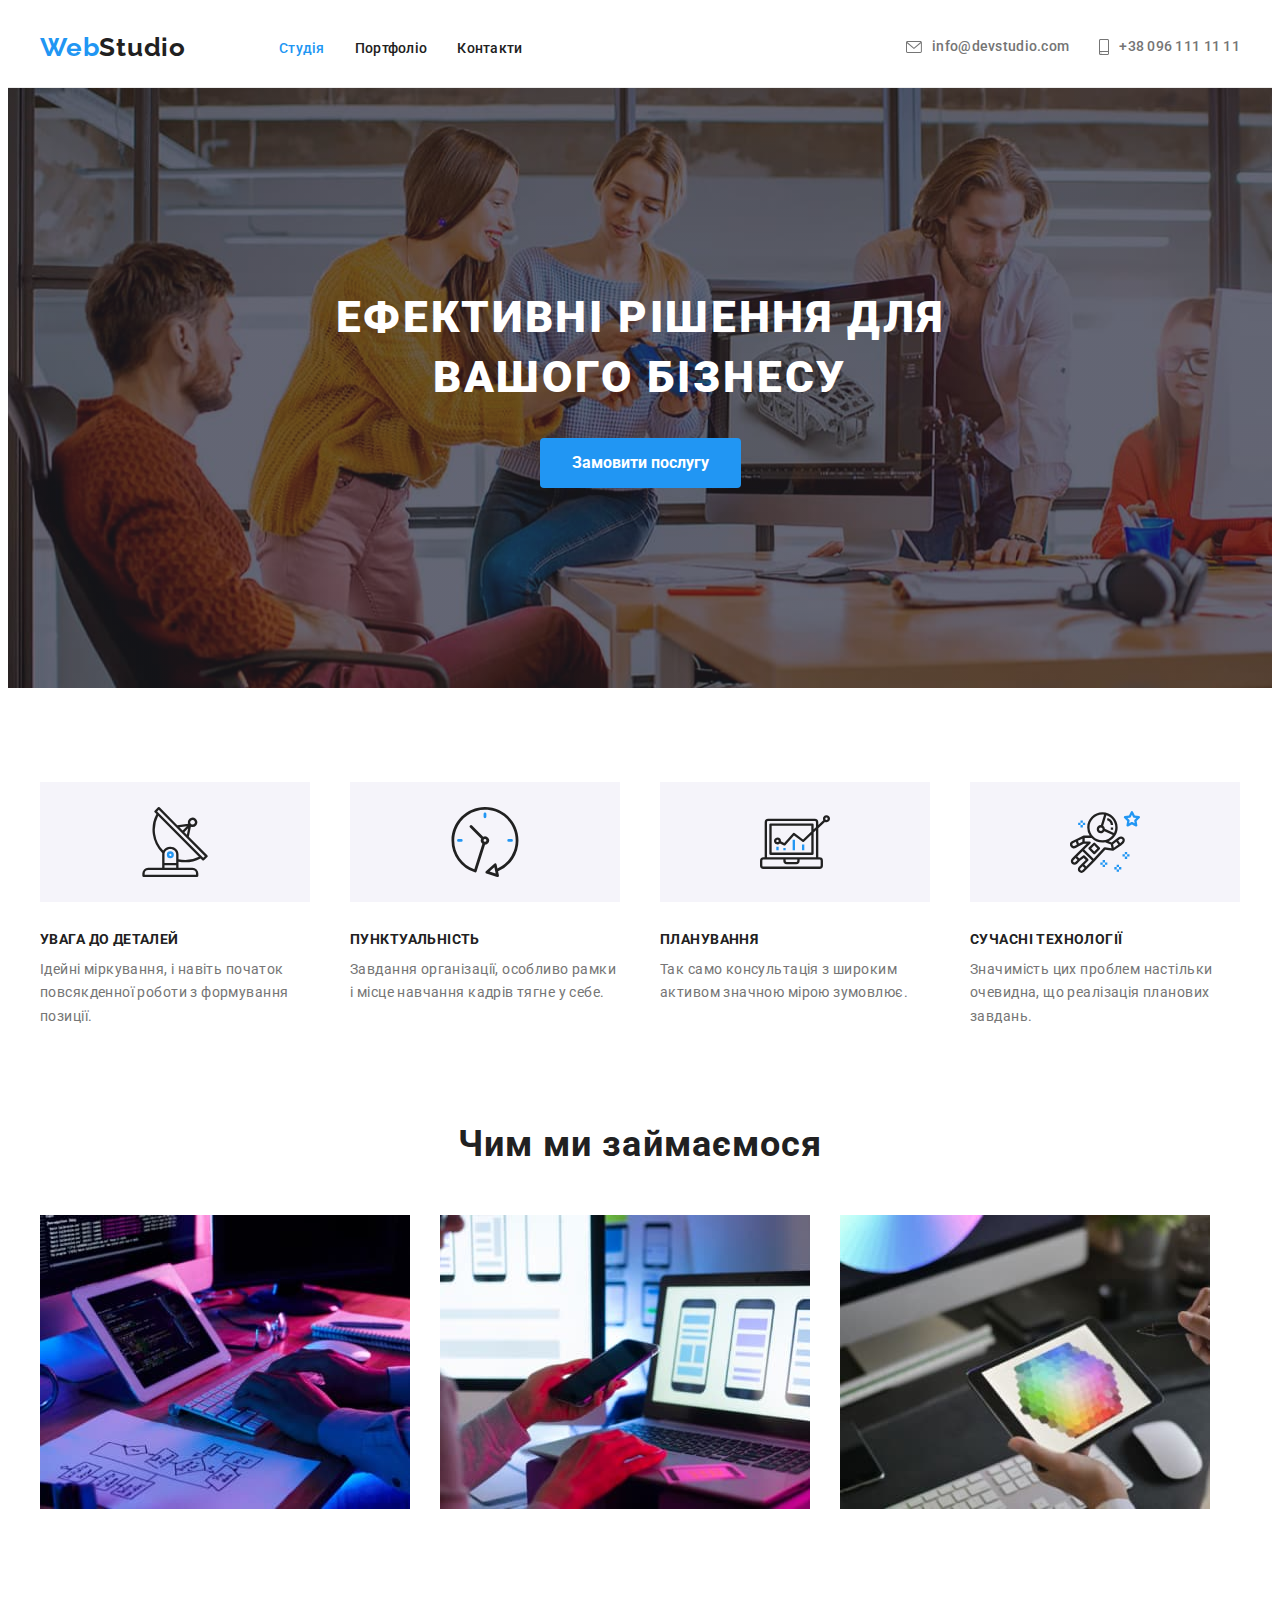
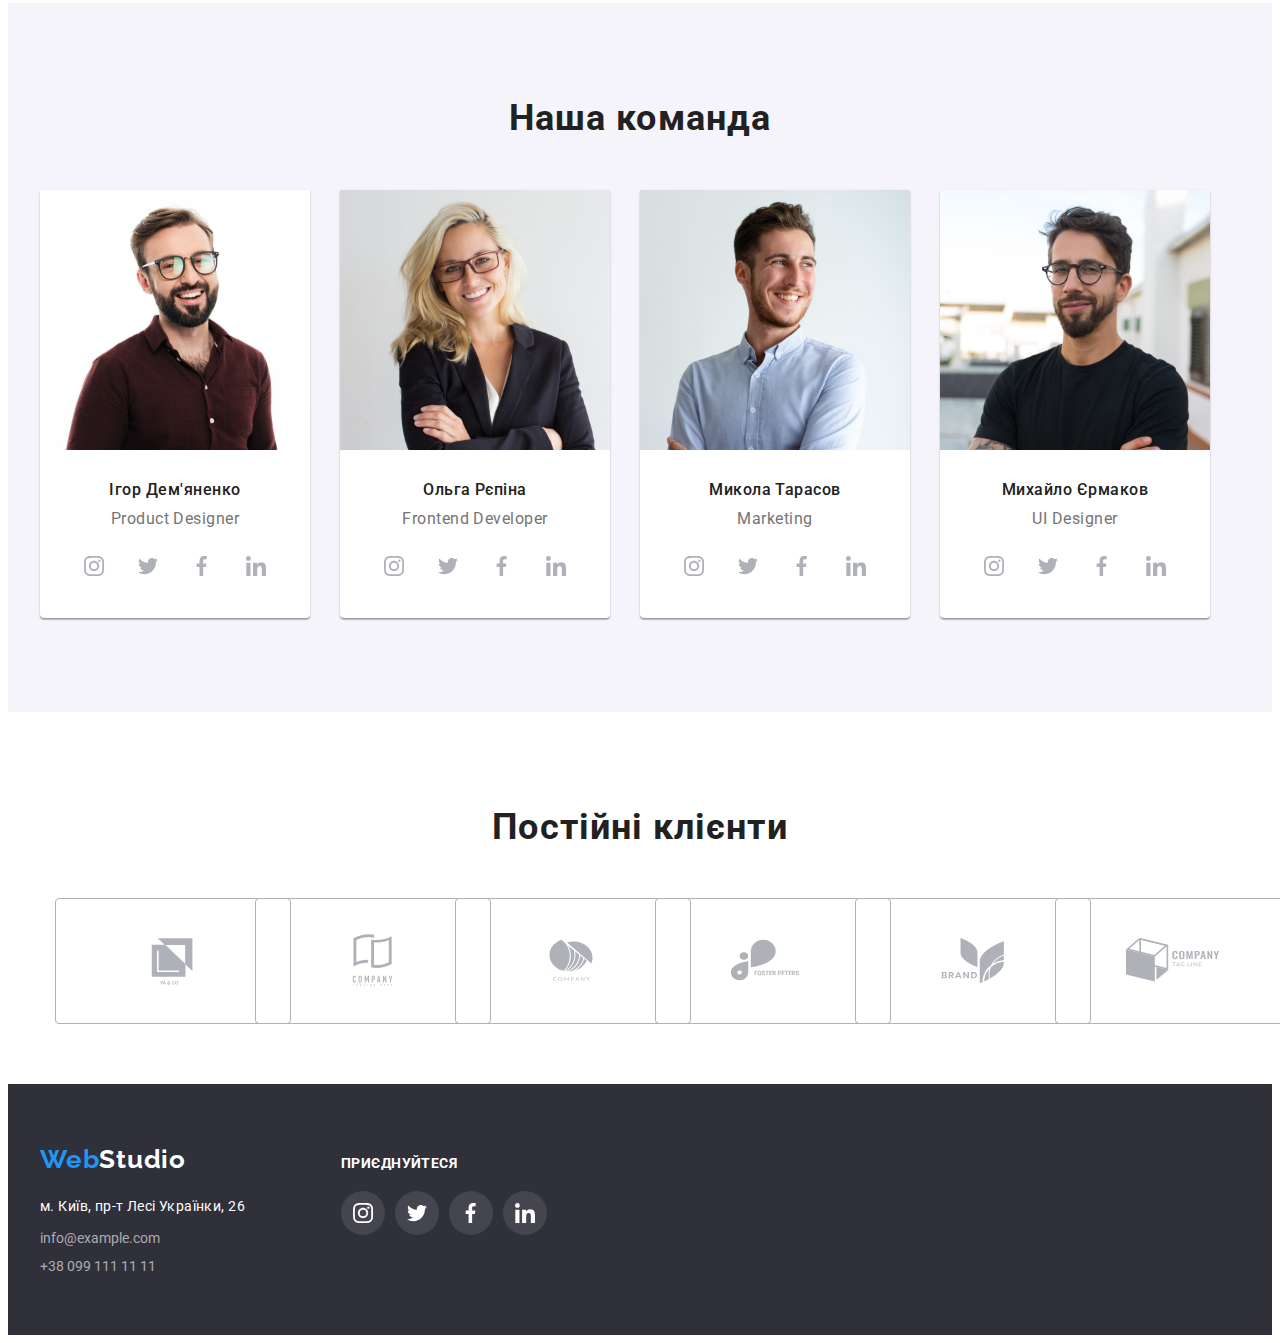
==== index.html @ 744a50e4 "copies previous files" ====
<!DOCTYPE html>
<html lang="uk">
  <head>
    <meta charset="UTF-8" />
    <meta http-equiv="X-UA-Compatible" content="IE=edge" />
    <meta name="viewport" content="width=device-width, initial-scale=1.0" />
    <title>Студія</title>

    <link rel="preconnect" href="https://fonts.googleapis.com" />
    <link rel="preconnect" href="https://fonts.gstatic.com" crossorigin />
    <link
      href="https://fonts.googleapis.com/css2?family=Raleway:wght@700&family=Roboto:wght@400;500;700;900&display=swap"
      rel="stylesheet"
    />

    <link rel="stylesheet" href="https://cdnjs.cloudflare.com/ajax/libs/modern-normalize/1.1.0/modern-normalize.min.css"
      integrity="sha512-wpPYUAdjBVSE4KJnH1VR1HeZfpl1ub8YT/NKx4PuQ5NmX2tKuGu6U/JRp5y+Y8XG2tV+wKQpNHVUX03MfMFn9Q=="
      crossorigin="anonymous" referrerpolicy="no-referrer" />
    <link rel="stylesheet" href="./css/styles.css" />
  </head>

  <body>
    <header class="header-positioning">
      <div class="container nav-line">
        <nav class="nav-line">
          <a class="logo-font" href="./index.html"
            ><span style="color: var(--color-blue)">Web</span>Studio</a
          >
          <ul class="list pages-box">
            <li><a class="link link-opened-page" href="">Cтудія</a></li>
            <li><a class="link" href="./portfolio.html">Портфоліо</a></li>
            <li><a class="link" href="#contacts">Контакти</a></li>
          </ul>
        </nav>
        <ul class="list pages-box">
          <li>
            <a class="link link-contacts" href="mailto:info@example.com">
              <svg class="envelope-icon">
                <use href="./images/icons.svg#icon-envelope-1"></use>
              </svg>
              info@devstudio.com</a>
          </li>
          <li>
            <a class="link link-contacts" href="tel:+380961111111">
              <svg class="smartphone-icon">
                <use href="./images/icons.svg#icon-smartphone-1"></use>
              </svg>
              +38 096 111 11 11</a>
          </li>
        </ul>
      </div>
    </header>

    <main>
      <!-- Hero -->
      <section class="section-dark section-hero">
        <div class="container-hero">
        <h1 class="hero-font">Ефективні рішення для вашого бізнесу</h1>
        <button class="button" type="button">Замовити послугу</button>
        </div>
      </section>
      <section class="qualities section-positioning">
        <div class="container">
        <!-- Прихований заголовок -->
        <h2 class="visually-hidden">Наші головні якості</h2>
        <ul class="list qualities-box">
          <li class="qualities-item">
            <div class="qualities-icgroup">
              <svg class="qualities-icon">
                <use href="./images/icons.svg#icon-antenna-1"></use>
              </svg>
            </div>
            <h3>УВАГА ДО ДЕТАЛЕЙ</h3>
            <p>Ідейні міркування, і навіть початок повсякденної роботи з формування позиції.</p>
          </li>
          <li class="qualities-item">
            <div class="qualities-icgroup">
              <svg class="qualities-icon">
                <use href="./images/icons.svg#icon-clock-1"></use>
              </svg>
            </div>
            <h3>ПУНКТУАЛЬНІСТЬ</h3>
            <p>Завдання організації, особливо рамки і місце навчання кадрів тягне у себе.</p>
          </li>
          <li class="qualities-item">
            <div class="qualities-icgroup">
              <svg class="qualities-icon">
                <use href="./images/icons.svg#icon-diagram-1"></use>
              </svg>                              
            </div>
            <h3>ПЛАНУВАННЯ</h3>
            <p>Так само консультація з широким активом значною мірою зумовлює.</p>
          </li>
          <li class="qualities-item">
            <div class="qualities-icgroup">
              <svg class="qualities-icon">
                <use href="./images/icons.svg#icon-astronaut-1"></use>
              </svg>
            </div>
            <h3>СУЧАСНІ ТЕХНОЛОГІЇ</h3>
            <p>Значимість цих проблем настільки очевидна, що реалізація планових завдань.</p>
          </li>
        </ul>
        </div>
      </section>
      <section class="section-positioning">
        <div class="container">
        <h2 class="section-title">Чим ми займаємося</h2>
        <ul class="list whatwedo">
          <li class="whatwedo-item">
            <img
              src="./images/section3/img1.jpg"
              alt="розробка програмного забезпечення"
              width="370"
            />
          </li>
          <li class="whatwedo-item">
            <img src="./images/section3/img2.jpg" alt="розробка мобільних додатків" width="370" />
          </li>
          <li class="whatwedo-item">
            <img
              src="./images/section3/img3.jpg"
              alt="грамотне використання колористики"
              width="370"
            />
          </li>
        </ul>
        </div>
      </section>
      <section class="section-gray team section-positioning">
        <div class="container">
        <h2 class="section-title">Наша команда</h2>
        <ul class="list team-box">
          <li class="team-item">
            <img
              src="./images/section4/img_demyanenko.jpg"
              alt="Ігор Дем'яненко - Product Designer"
              width="270"
            />
            <div class="team-member">
              <h3>Ігор Дем'яненко</h3>
              <p lang="en">Product Designer</p>
              <ul class="list team-icons-box">
                <li class="team-contact-item"><a class="icon-link" href="">
                  <svg class="team-icon">
                    <use href="./images/icons.svg#icon-instagram"></use>
                  </svg>
                </a></li>
                <li class="team-contact-item"><a class="icon-link" href="">
                  <svg class="team-icon">
                    <use href="./images/icons.svg#icon-twitter"></use>
                  </svg>
                </a></li>
                <li class="team-contact-item"><a class="icon-link" href="">
                  <svg class="team-icon">
                    <use href="./images/icons.svg#icon-facebook"></use>
                  </svg>
                </a></li>
                <li class="team-contact-item"><a class="icon-link" href="">
                  <svg class="team-icon">
                    <use href="./images/icons.svg#icon-linkedin"></use>
                  </svg>
                </a></li>
              </ul>
            </div>
          </li>
          <li class="team-item">
            <img
              src="./images/section4/img_repina.jpg"
              alt="Ольга Рєпіна - Frontend Developer"
              width="270"
            />
            <div class="team-member">
              <h3>Ольга Рєпіна</h3>
              <p lang="en">Frontend Developer</p>
              <ul class="list team-icons-box">
                <li class="team-contact-item"><a class="icon-link" href="">
                    <svg class="team-icon">
                      <use href="./images/icons.svg#icon-instagram"></use>
                    </svg>
                  </a></li>
                <li class="team-contact-item"><a class="icon-link" href="">
                    <svg class="team-icon">
                      <use href="./images/icons.svg#icon-twitter"></use>
                    </svg>
                  </a></li>
                <li class="team-contact-item"><a class="icon-link" href="">
                    <svg class="team-icon">
                      <use href="./images/icons.svg#icon-facebook"></use>
                    </svg>
                  </a></li>
                <li class="team-contact-item"><a class="icon-link" href="">
                    <svg class="team-icon">
                      <use href="./images/icons.svg#icon-linkedin"></use>
                    </svg>
                  </a></li>
              </ul>
            </div>
          </li>
          <li class="team-item">
            <img
              src="./images/section4/img_tarasov.jpg"
              alt="Микола Тарасов - Marketing"
              width="270"
            />
            <div class="team-member">
              <h3>Микола Тарасов</h3>
              <p lang="en">Marketing</p>
              <ul class="list team-icons-box">
                <li class="team-contact-item"><a class="icon-link" href="">
                  <svg class="team-icon">
                    <use href="./images/icons.svg#icon-instagram"></use>
                  </svg>
                </a></li>
                <li class="team-contact-item"><a class="icon-link" href="">
                  <svg class="team-icon">
                    <use href="./images/icons.svg#icon-twitter"></use>
                  </svg>
                </a></li>
                <li class="team-contact-item"><a class="icon-link" href="">
                  <svg class="team-icon">
                    <use href="./images/icons.svg#icon-facebook"></use>
                  </svg>
                </a></li>
                <li class="team-contact-item"><a class="icon-link" href="">
                  <svg class="team-icon">
                    <use href="./images/icons.svg#icon-linkedin"></use>
                  </svg>
                </a></li>
              </ul>
            </div>
          </li>
          <li class="team-item">
            <img
              src="./images/section4/img_ermakov.jpg"
              alt="Михайло Єрмаков - UI Designer"
              width="270"
            />
            <div class="team-member">
              <h3>Михайло Єрмаков</h3>
              <p lang="en">UI Designer</p>
              <ul class="list team-icons-box">
                <li class="team-contact-item"><a class="icon-link" href="">
                  <svg class="team-icon">
                    <use href="./images/icons.svg#icon-instagram"></use>
                  </svg>
                </a></li>
                <li class="team-contact-item"><a class="icon-link" href="">
                  <svg class="team-icon">
                    <use href="./images/icons.svg#icon-twitter"></use>
                  </svg>
                </a></li>
                <li class="team-contact-item"><a class="icon-link" href="">
                  <svg class="team-icon">
                    <use href="./images/icons.svg#icon-facebook"></use>
                  </svg>
                </a></li>
                <li class="team-contact-item"><a class="icon-link" href="">
                  <svg class="team-icon">
                    <use href="./images/icons.svg#icon-linkedin"></use>
                  </svg>
                </a></li>
              </ul>
            </div>
          </li>
        </ul>
        </div>
      </section>
      <section class="section-positioning">
        <div class="container">
          <h2 class="section-title">Постійні клієнти</h2>
          <ul class="list clients-box">
            <li class="client-item"><a class="icon-link-rectangle" href="">
              <svg class="client-icon">
                <use href="./images/icons.svg#icon-client-1"></use>
              </svg>
            </a></li>
            <li class="client-item"><a class="icon-link-rectangle" href="">
              <svg class="client-icon">
                <use href="./images/icons.svg#icon-client-2"></use>
              </svg>
            </a></li>
            <li class="client-item"><a class="icon-link-rectangle" href="">
              <svg class="client-icon">
                <use href="./images/icons.svg#icon-client-3"></use>
              </svg>
            </a></li>
            <li class="client-item"><a class="icon-link-rectangle" href="">
              <svg class="client-icon">
                <use href="./images/icons.svg#icon-client-4"></use>
              </svg>
            </a></li>
            <li class="client-item"><a class="icon-link-rectangle" href="">
              <svg class="client-icon">
                <use href="./images/icons.svg#icon-client-5"></use>
              </svg>
            </a></li>
            <li class="client-item"><a class="icon-link-rectangle" href="">
              <svg class="client-icon">
                <use href="./images/icons.svg#icon-client-6"></use>
              </svg>
            </a></li>
          </ul>
        </div>
      </section>
    </main>

    <footer class="section-dark footer-positioning">
      <div class="container footer-flex">
        <div class="contacts">
        <a class="logo-font logo-footer" href="/index.html"
          ><span style="color: var(--color-blue)">Web</span>Studio</a
        >
        <address id="contacts">
          <ul class="list footer-box">
            <li>
              <a
                class="link"
                href="https://goo.gl/maps/1K6WkKLkkUkgV1Cs8"
                target="_blank"
                rel="noopener noreferrer nofollow"
                >м. Київ, пр-т Лесі Українки, 26</a
              >
            </li>
            <li><a class="link-transp" href="mailto:info@example.com">info@example.com</a></li>
            <li><a class="link-transp" href="tel:+380961111111">+38 099 111 11 11</a></li>
          </ul>
        </address>
        </div>
        <div class="join-us">
          <p>Приєднуйтеся</p>
          <ul class="list join-icons-box">
            <li class="join-item"><a class="icon-link" href="">
                <svg class="join-icon">
                  <use href="./images/icons.svg#icon-instagram"></use>
                </svg>
              </a></li>
            <li class="join-item"><a class="icon-link" href="">
                <svg class="join-icon">
                  <use href="./images/icons.svg#icon-twitter"></use>
                </svg>
              </a></li>
            <li class="join-item"><a class="icon-link" href="">
                <svg class="join-icon">
                  <use href="./images/icons.svg#icon-facebook"></use>
                </svg>
              </a></li>
            <li class="join-item"><a class="icon-link" href="">
                <svg class="join-icon">
                  <use href="./images/icons.svg#icon-linkedin"></use>
                </svg>
              </a>
            </li>
          </ul>
        </div>
      </div>
    </footer>
  </body>
</html>
---- css/styles.css ----
:root {
  --color-blue: #2196f3;
}

body {
  font-family: 'Roboto', sans-serif;
  color: #212121;
}
/* RESET */

p,
h1,
h2,
h3,
h4,
h5,
h6 {
  margin: 0;
}

ul,
ol {
  margin: 0;
  padding-left: 0;
}

button {
  cursor: pointer;
}

address {
  font-style: normal;
}

img {
  display: block;
  max-width: 100%;
  height: auto;
}

.logo-font {
  text-decoration: none;

  font-family: 'Raleway', sans-serif;
  font-weight: 700;
  font-size: 26px;
  line-height: 1.19;
  /* identical to box height */

  letter-spacing: 0.03em;
  color: inherit;
}

.hero-font {
  font-weight: 900;
  font-size: 44px;
  line-height: 1.36;
  /* or 136% */
  letter-spacing: 0.06em;
  text-transform: uppercase;
}

.list {
  list-style-type: none;
}

.link {
  text-decoration: none;
  color: inherit;
  font-weight: 500;
  font-size: 14px;
  line-height: 1.14;
  letter-spacing: 0.02em;
}

.link-contacts {
  color: #757575;
  display: flex;
  align-items: center;
}

footer .link {
  font-weight: 400;
  font-size: 14px;
  line-height: 1.71;
  /* or 171% */

  letter-spacing: 0.03em;
}

.link:hover,
.link:focus,
.link-transp:hover,
.link-transp:focus {
  color: var(--color-blue);
}

.link-opened-page {
  color: var(--color-blue);
}

.link-transp {
  text-decoration: none;
  color: rgba(255, 255, 255, 0.6);
  font-size: 14px;
}

.button {
  background-color: var(--color-blue);
  color: #ffffff;
  border: none;

  font-weight: 700;
  font-size: 16px;
  line-height: 1.875;
  font-family: inherit;

  border-radius: 4px;
  padding: 10px 32px;
}

.button-for-filter {
  color: #212121;
  background-color: #f5f4fa;
  cursor: pointer;
  border: none;
  border-radius: 4px;

  padding: 6px 22px;
  font-weight: 500;
  font-size: 16px;
  line-height: 1.625;
  font-family: inherit;
}
.button-for-filter:hover,
.button-for-filter:focus {
  background-color: var(--color-blue);
  color: #ffffff;

  box-shadow: 0px 4px 4px rgba(0, 0, 0, 0.25);
}

.section-dark {
  color: #ffffff;
  background-color: #2f303a;
}

.section-gray {
  background-color: #f5f4fa;
}

.section-title {
  font-weight: 700;
  font-size: 36px;
  line-height: 1.17;
  letter-spacing: 0.03em;
  text-align: center;
  margin-bottom: 50px;
}

.qualities h3 {
  font-weight: 700;
  font-size: 14px;
  line-height: 1.14;
  letter-spacing: 0.03em;
  text-transform: uppercase;
}

.qualities p {
  font-size: 14px;
  line-height: 1.71;
  /* or 171% */

  letter-spacing: 0.03em;
  color: #757575;
}

.team h3 {
  font-weight: 500;
  font-size: 16px;
  line-height: 1.19;
  /* identical to box height */
  letter-spacing: 0.03em;
}

.team p {
  line-height: 1.19;
  /* identical to box height */
  letter-spacing: 0.03em;

  color: #757575;
}

.portfolio-options h3 {
  font-weight: 700;
  font-size: 18px;
  line-height: 2;
  /* identical to box height, or 200% */

  letter-spacing: 0.06em;
}

.portfolio-options p {
  line-height: 1.88;
  /* identical to box height, or 188% */

  letter-spacing: 0.03em;
  color: #757575;
}

/* homework 3 */

.visually-hidden {
  position: absolute;
  width: 1px;
  height: 1px;
  margin: -1px;
  border: 0;
  padding: 0;

  white-space: nowrap;
  clip-path: inset(100%);
  clip: rect(0 0 0 0);
  overflow: hidden;
}

.section-positioning{
  padding-top: 94px;
  padding-bottom: 94px
}
.qualities.section-positioning{
  padding-bottom: 0;
}

.container{
  width: 1200px;
  margin-left: auto;
  margin-right: auto;
  padding-left: 15px;
  padding-right: 15px; 
}

.container h3 {
  margin-bottom: 10px;
}

/* header */
.header-positioning{
  padding: 24px 0;
  border-bottom: solid 1px #ececec;
}
.nav-line {
  display: flex;
  align-items: center;
  justify-content: space-between;
}
.nav-line .logo-font {
  flex-basis: 145px;
  margin-right: 93px;
}
.pages-box {
  display: flex;
  gap: 30px;
}

/* hero */
.section-hero{
  padding: 200px 0;

  max-width: 1600px;
  margin-left: auto;
  margin-right: auto;

  background-color: #C4C4C4;
  background-image: linear-gradient(rgba(47, 48, 58, 0.4), rgba(47, 48, 58, 0.4)), 
                    url(../images/hero/hero-bg.jpg);
  background-size: cover;
}
.container-hero {
  /* padding: 200px 0; */
  width: 696px;
  margin-left: auto;
  margin-right: auto;
  text-align: center;
}
.container-hero h1 {
  margin-bottom: 30px;
}

/* our main qualities*/
.qualities-box {
  display: flex;
  justify-content: space-between;
}
.qualities-item {
  width: 270px;
}

/* what we do */
.whatwedo {
  display: flex;
}
.whatwedo-item:not(:last-child) {
  margin-right: 30px;
}

/* our team */
.team-box {
  display: flex;
  gap: 30px;
}
.team-item {
  width: 270px;
  background-color: #ffffff;
  border-radius: 0 0 4px 4px;
  box-shadow: 0px 1px 3px rgba(0, 0, 0, 0.12), 0px 1px 1px rgba(0, 0, 0, 0.14),
    0px 2px 1px rgba(0, 0, 0, 0.2);
}
.team-member {
  padding: 30px;
  text-align: center;
}
.team-member p{
  margin-bottom: 16px;
}

/* footer */
.footer-positioning {
  padding-top: 60px;
  padding-bottom: 60px;
}
.footer-box {
  display: flex;
  flex-direction: column;
  gap: 9px;
}
.logo-footer{
  display: block;
  margin-bottom: 20px;
}

/* PORTFOLIO */

.portfolio-filter {
  display: flex;
  justify-content: center;
  gap: 8px;
  margin-bottom: 50px;
}

.portfolio-box {
  display: flex;
  flex-wrap: wrap;
  gap: 30px;
}
.portfolio-item {
  flex-basis: calc((100% - 60px) / 3);
  border: 1px solid rgba(238, 238, 238, 1);
}
.portfolio-item-description{
  padding: 20px 24px;
}
.portfolio-item-description h3{
  margin-bottom: 4px;
}

/* homework 4 */

/* icons */

.link-contacts svg{
  margin-right: 10px;
}

.envelope-icon{
  width: 16px;
  height: 12px;
  fill: #757575;
}
.smartphone-icon {
  width: 10px;
  height: 16px;
  fill: #757575;
}
.link-contacts:hover .envelope-icon,
.link-contacts:focus .envelope-icon,
.link-contacts:hover .smartphone-icon,
.link-contacts:focus .smartphone-icon{
  fill: var(--color-blue);
}

.qualities-icgroup {
  width: 100%;
  height: 120px;
  background-color: #F5F4FA;
  margin-bottom: 30px;
  display: flex;
  justify-content: center;
  align-items: center;
}
.qualities-icon{
  width: 70px;
  height: 70px;
}

.team-icons-box{
  display: flex;
  flex-direction: row;
  justify-content: center;
  gap: 10px;
}
.team-contact-item{
  width: 44px;
  height: 44px;
  border-radius: 50%;
}

/* blue/white round icons */
.icon-link{
  width: 100%;
  height: 100%;

  display: flex;
  justify-content: center;
  align-items: center;
}
.icon-link:hover,
.icon-link:focus{
  border-radius: 50%;
  background-color: var(--color-blue);
}
.icon-link:hover .team-icon,
.icon-link:focus .team-icon{
  fill: #ffffff;
}

.team-icon{
  width: 20px;
  height: 20px;
  fill: #AFB1B8;
}

/* clients */

.clients-box{
  display: flex;
  flex-direction: row;
  justify-content: center;
  gap: 30px;
}
.client-item{
  width: 170px;
  height: 92px;
  /* border: 1px solid #AFB1B8;
  border-radius: 4px; */
}

/* blue/white ractangle icons */
.icon-link-rectangle{
  width: 100%;
  height: 100%;
  padding: 16px 32px;

  display: flex;
  justify-content: center;
  align-items: center;

  border: 1px solid #AFB1B8;
  border-radius: 4px;
}

.client-icon{
  width:106px;
  height: 60px;
  fill: #AFB1B8;
}

.icon-link-rectangle:hover,
.icon-link-rectangle:focus{
  cursor: pointer;
  border: 1px solid var(--color-blue);
}
.icon-link-rectangle:hover .client-icon,
.icon-link-rectangle:focus .client-icon{
  fill: var(--color-blue);
}

/* adds join us to footer */

.footer-flex{
  display: flex;
  align-items: baseline;
  gap: 70px;
}

.contacts{
  display: block;
  width: 231px;
}

.join-us{
  display: block;
  width: 206px;
}
.join-us p{
  text-transform: uppercase;
  margin-bottom: 20px;

  font-weight: 700;
  font-size: 14px;
  letter-spacing: 0.03em;
}

.join-icons-box{
  display: flex;
  flex-direction: row;
  justify-content: center;
  gap: 10px;
}
.join-item{
  width: 44px;
  height: 44px;
  border-radius: 50%;
  background-color: rgba(255, 255, 255, 0.1);

}
.join-item:hover{
  background-color: var(--color-blue);
}
.join-icon{
  width: 20px;
  height: 20px;
  fill: #ffffff;
}


/* portfolio effects */
.option-link{
  text-decoration: none;
  color: inherit;

  display: block;
}
.option-link:hover,
.option-link:focus{
  box-shadow: 0px 4px 4px rgba(0, 0, 0, 0.25);
}
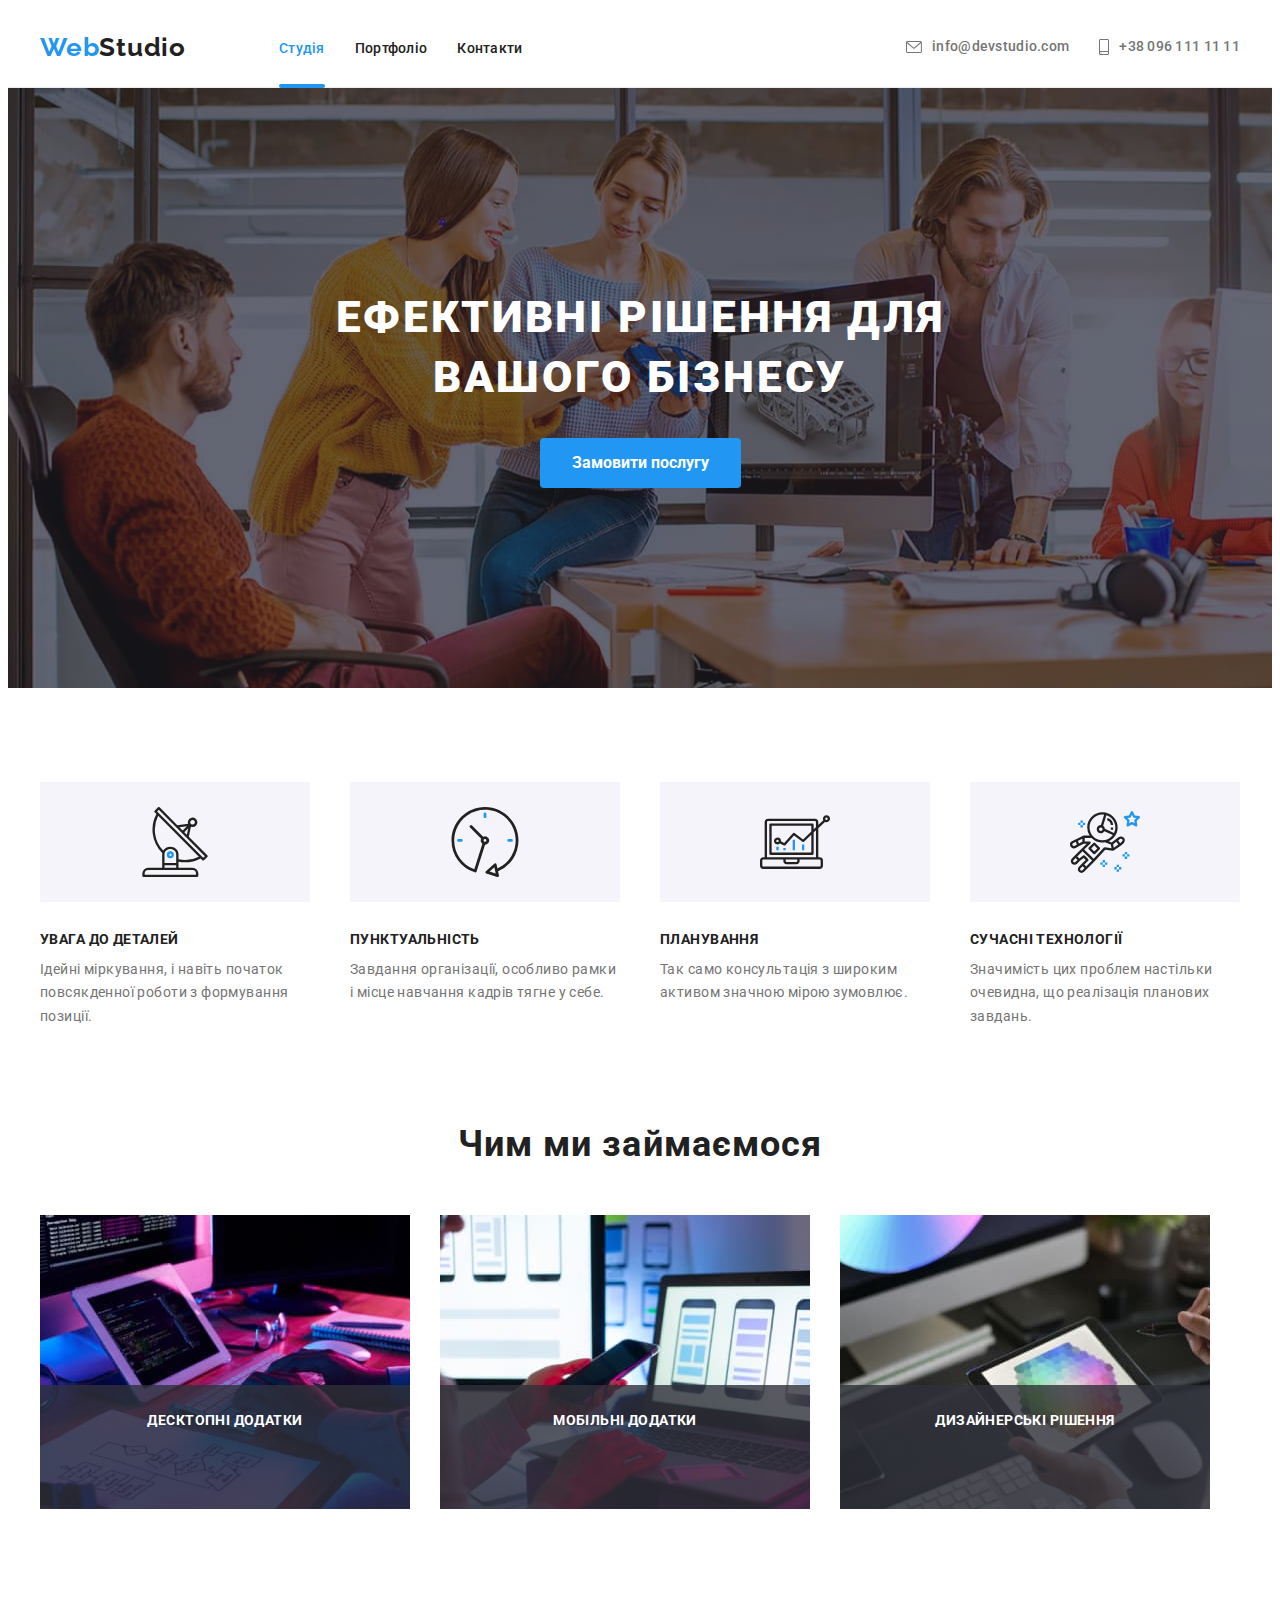
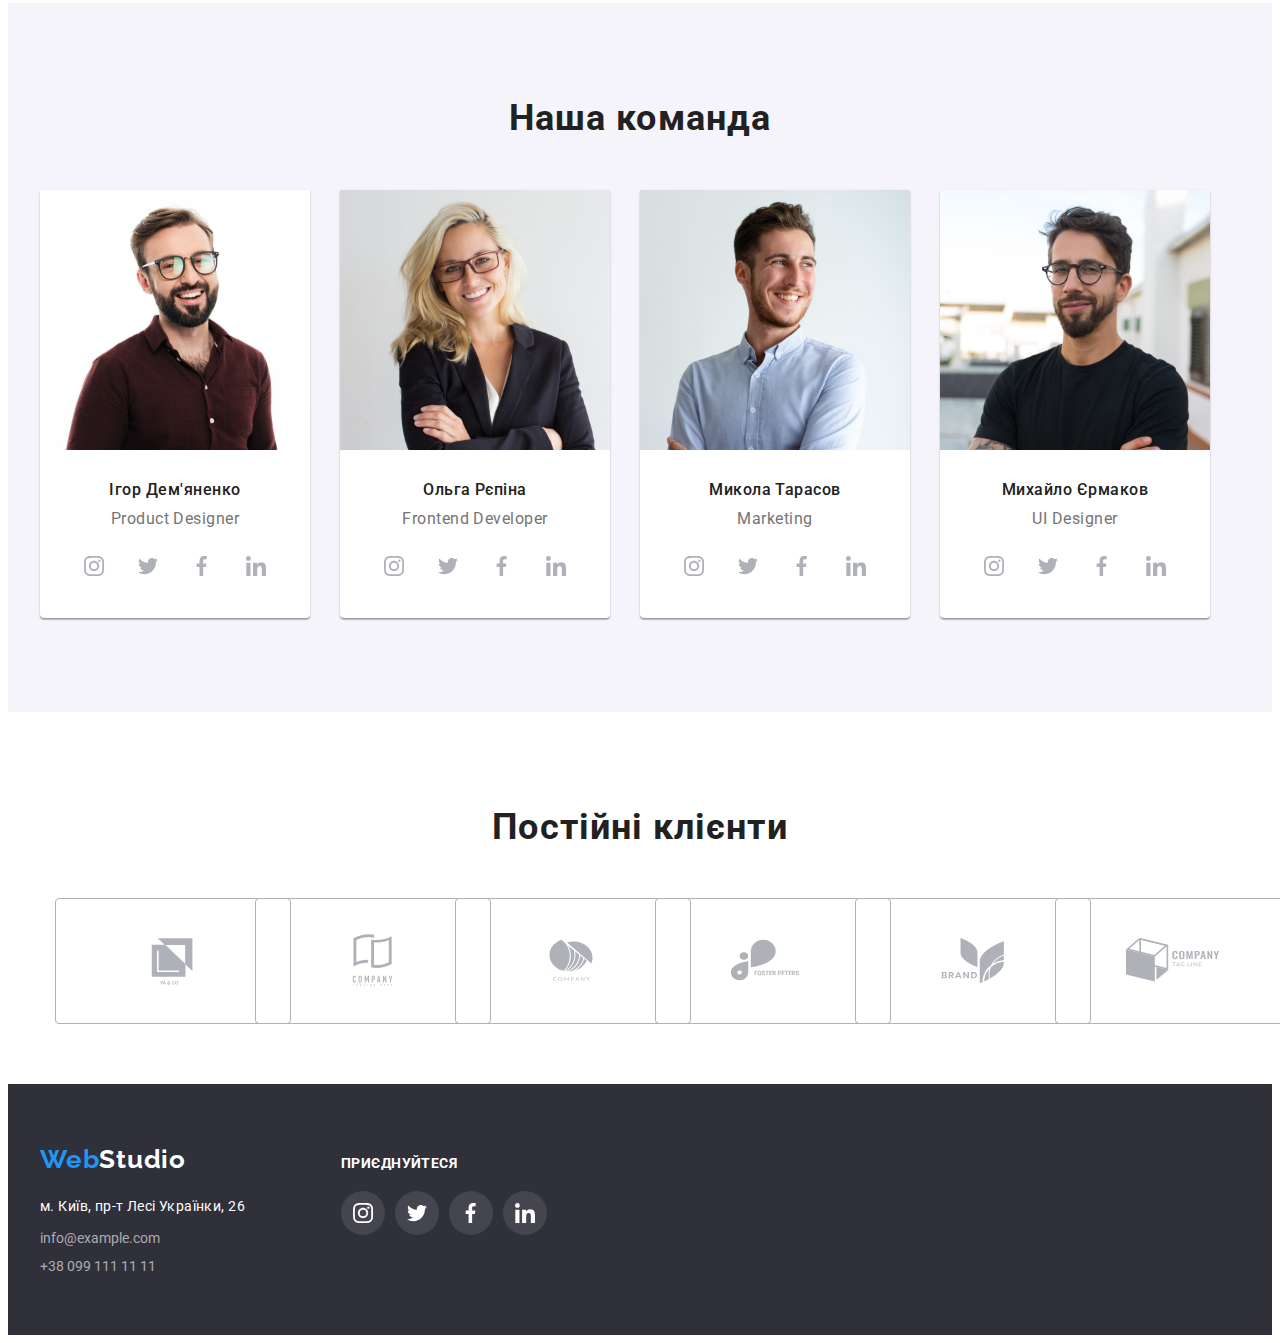
==== commit ea004d87: "adds hw5" ====
--- a/index.html
+++ b/index.html
@@ -13,347 +13,424 @@
       rel="stylesheet"
     />
 
-    <link rel="stylesheet" href="https://cdnjs.cloudflare.com/ajax/libs/modern-normalize/1.1.0/modern-normalize.min.css"
+    <link
+      rel="stylesheet"
+      href="https://cdnjs.cloudflare.com/ajax/libs/modern-normalize/1.1.0/modern-normalize.min.css"
       integrity="sha512-wpPYUAdjBVSE4KJnH1VR1HeZfpl1ub8YT/NKx4PuQ5NmX2tKuGu6U/JRp5y+Y8XG2tV+wKQpNHVUX03MfMFn9Q=="
-      crossorigin="anonymous" referrerpolicy="no-referrer" />
+      crossorigin="anonymous"
+      referrerpolicy="no-referrer"
+    />
     <link rel="stylesheet" href="./css/styles.css" />
   </head>
 
   <body>
-    <header class="header-positioning">
-      <div class="container nav-line">
-        <nav class="nav-line">
-          <a class="logo-font" href="./index.html"
-            ><span style="color: var(--color-blue)">Web</span>Studio</a
-          >
+    
+      <header class="header-positioning">
+        <div class="container nav-line">
+          <nav class="nav-line">
+            <a class="logo-font" href="./index.html"
+              ><span style="color: var(--color-blue)">Web</span>Studio</a
+            >
+            <ul class="list pages-box">
+              <li><a class="link link-opened-page" href="">Cтудія</a></li>
+              <li><a class="link" href="./portfolio.html">Портфоліо</a></li>
+              <li><a class="link" href="#contacts">Контакти</a></li>
+            </ul>
+          </nav>
           <ul class="list pages-box">
-            <li><a class="link link-opened-page" href="">Cтудія</a></li>
-            <li><a class="link" href="./portfolio.html">Портфоліо</a></li>
-            <li><a class="link" href="#contacts">Контакти</a></li>
-          </ul>
-        </nav>
-        <ul class="list pages-box">
-          <li>
-            <a class="link link-contacts" href="mailto:info@example.com">
-              <svg class="envelope-icon">
-                <use href="./images/icons.svg#icon-envelope-1"></use>
-              </svg>
-              info@devstudio.com</a>
-          </li>
-          <li>
-            <a class="link link-contacts" href="tel:+380961111111">
-              <svg class="smartphone-icon">
-                <use href="./images/icons.svg#icon-smartphone-1"></use>
-              </svg>
-              +38 096 111 11 11</a>
-          </li>
-        </ul>
-      </div>
-    </header>
-
-    <main>
-      <!-- Hero -->
-      <section class="section-dark section-hero">
-        <div class="container-hero">
-        <h1 class="hero-font">Ефективні рішення для вашого бізнесу</h1>
-        <button class="button" type="button">Замовити послугу</button>
-        </div>
-      </section>
-      <section class="qualities section-positioning">
-        <div class="container">
-        <!-- Прихований заголовок -->
-        <h2 class="visually-hidden">Наші головні якості</h2>
-        <ul class="list qualities-box">
-          <li class="qualities-item">
-            <div class="qualities-icgroup">
-              <svg class="qualities-icon">
-                <use href="./images/icons.svg#icon-antenna-1"></use>
-              </svg>
-            </div>
-            <h3>УВАГА ДО ДЕТАЛЕЙ</h3>
-            <p>Ідейні міркування, і навіть початок повсякденної роботи з формування позиції.</p>
-          </li>
-          <li class="qualities-item">
-            <div class="qualities-icgroup">
-              <svg class="qualities-icon">
-                <use href="./images/icons.svg#icon-clock-1"></use>
-              </svg>
-            </div>
-            <h3>ПУНКТУАЛЬНІСТЬ</h3>
-            <p>Завдання організації, особливо рамки і місце навчання кадрів тягне у себе.</p>
-          </li>
-          <li class="qualities-item">
-            <div class="qualities-icgroup">
-              <svg class="qualities-icon">
-                <use href="./images/icons.svg#icon-diagram-1"></use>
-              </svg>                              
-            </div>
-            <h3>ПЛАНУВАННЯ</h3>
-            <p>Так само консультація з широким активом значною мірою зумовлює.</p>
-          </li>
-          <li class="qualities-item">
-            <div class="qualities-icgroup">
-              <svg class="qualities-icon">
-                <use href="./images/icons.svg#icon-astronaut-1"></use>
-              </svg>
-            </div>
-            <h3>СУЧАСНІ ТЕХНОЛОГІЇ</h3>
-            <p>Значимість цих проблем настільки очевидна, що реалізація планових завдань.</p>
-          </li>
-        </ul>
-        </div>
-      </section>
-      <section class="section-positioning">
-        <div class="container">
-        <h2 class="section-title">Чим ми займаємося</h2>
-        <ul class="list whatwedo">
-          <li class="whatwedo-item">
-            <img
-              src="./images/section3/img1.jpg"
-              alt="розробка програмного забезпечення"
-              width="370"
-            />
-          </li>
-          <li class="whatwedo-item">
-            <img src="./images/section3/img2.jpg" alt="розробка мобільних додатків" width="370" />
-          </li>
-          <li class="whatwedo-item">
-            <img
-              src="./images/section3/img3.jpg"
-              alt="грамотне використання колористики"
-              width="370"
-            />
-          </li>
-        </ul>
-        </div>
-      </section>
-      <section class="section-gray team section-positioning">
-        <div class="container">
-        <h2 class="section-title">Наша команда</h2>
-        <ul class="list team-box">
-          <li class="team-item">
-            <img
-              src="./images/section4/img_demyanenko.jpg"
-              alt="Ігор Дем'яненко - Product Designer"
-              width="270"
-            />
-            <div class="team-member">
-              <h3>Ігор Дем'яненко</h3>
-              <p lang="en">Product Designer</p>
-              <ul class="list team-icons-box">
-                <li class="team-contact-item"><a class="icon-link" href="">
-                  <svg class="team-icon">
-                    <use href="./images/icons.svg#icon-instagram"></use>
-                  </svg>
-                </a></li>
-                <li class="team-contact-item"><a class="icon-link" href="">
-                  <svg class="team-icon">
-                    <use href="./images/icons.svg#icon-twitter"></use>
-                  </svg>
-                </a></li>
-                <li class="team-contact-item"><a class="icon-link" href="">
-                  <svg class="team-icon">
-                    <use href="./images/icons.svg#icon-facebook"></use>
-                  </svg>
-                </a></li>
-                <li class="team-contact-item"><a class="icon-link" href="">
-                  <svg class="team-icon">
-                    <use href="./images/icons.svg#icon-linkedin"></use>
-                  </svg>
-                </a></li>
-              </ul>
-            </div>
-          </li>
-          <li class="team-item">
-            <img
-              src="./images/section4/img_repina.jpg"
-              alt="Ольга Рєпіна - Frontend Developer"
-              width="270"
-            />
-            <div class="team-member">
-              <h3>Ольга Рєпіна</h3>
-              <p lang="en">Frontend Developer</p>
-              <ul class="list team-icons-box">
-                <li class="team-contact-item"><a class="icon-link" href="">
-                    <svg class="team-icon">
-                      <use href="./images/icons.svg#icon-instagram"></use>
-                    </svg>
-                  </a></li>
-                <li class="team-contact-item"><a class="icon-link" href="">
-                    <svg class="team-icon">
-                      <use href="./images/icons.svg#icon-twitter"></use>
-                    </svg>
-                  </a></li>
-                <li class="team-contact-item"><a class="icon-link" href="">
-                    <svg class="team-icon">
-                      <use href="./images/icons.svg#icon-facebook"></use>
-                    </svg>
-                  </a></li>
-                <li class="team-contact-item"><a class="icon-link" href="">
-                    <svg class="team-icon">
-                      <use href="./images/icons.svg#icon-linkedin"></use>
-                    </svg>
-                  </a></li>
-              </ul>
-            </div>
-          </li>
-          <li class="team-item">
-            <img
-              src="./images/section4/img_tarasov.jpg"
-              alt="Микола Тарасов - Marketing"
-              width="270"
-            />
-            <div class="team-member">
-              <h3>Микола Тарасов</h3>
-              <p lang="en">Marketing</p>
-              <ul class="list team-icons-box">
-                <li class="team-contact-item"><a class="icon-link" href="">
-                  <svg class="team-icon">
-                    <use href="./images/icons.svg#icon-instagram"></use>
-                  </svg>
-                </a></li>
-                <li class="team-contact-item"><a class="icon-link" href="">
-                  <svg class="team-icon">
-                    <use href="./images/icons.svg#icon-twitter"></use>
-                  </svg>
-                </a></li>
-                <li class="team-contact-item"><a class="icon-link" href="">
-                  <svg class="team-icon">
-                    <use href="./images/icons.svg#icon-facebook"></use>
-                  </svg>
-                </a></li>
-                <li class="team-contact-item"><a class="icon-link" href="">
-                  <svg class="team-icon">
-                    <use href="./images/icons.svg#icon-linkedin"></use>
-                  </svg>
-                </a></li>
-              </ul>
-            </div>
-          </li>
-          <li class="team-item">
-            <img
-              src="./images/section4/img_ermakov.jpg"
-              alt="Михайло Єрмаков - UI Designer"
-              width="270"
-            />
-            <div class="team-member">
-              <h3>Михайло Єрмаков</h3>
-              <p lang="en">UI Designer</p>
-              <ul class="list team-icons-box">
-                <li class="team-contact-item"><a class="icon-link" href="">
-                  <svg class="team-icon">
-                    <use href="./images/icons.svg#icon-instagram"></use>
-                  </svg>
-                </a></li>
-                <li class="team-contact-item"><a class="icon-link" href="">
-                  <svg class="team-icon">
-                    <use href="./images/icons.svg#icon-twitter"></use>
-                  </svg>
-                </a></li>
-                <li class="team-contact-item"><a class="icon-link" href="">
-                  <svg class="team-icon">
-                    <use href="./images/icons.svg#icon-facebook"></use>
-                  </svg>
-                </a></li>
-                <li class="team-contact-item"><a class="icon-link" href="">
-                  <svg class="team-icon">
-                    <use href="./images/icons.svg#icon-linkedin"></use>
-                  </svg>
-                </a></li>
-              </ul>
-            </div>
-          </li>
-        </ul>
-        </div>
-      </section>
-      <section class="section-positioning">
-        <div class="container">
-          <h2 class="section-title">Постійні клієнти</h2>
-          <ul class="list clients-box">
-            <li class="client-item"><a class="icon-link-rectangle" href="">
-              <svg class="client-icon">
-                <use href="./images/icons.svg#icon-client-1"></use>
-              </svg>
-            </a></li>
-            <li class="client-item"><a class="icon-link-rectangle" href="">
-              <svg class="client-icon">
-                <use href="./images/icons.svg#icon-client-2"></use>
-              </svg>
-            </a></li>
-            <li class="client-item"><a class="icon-link-rectangle" href="">
-              <svg class="client-icon">
-                <use href="./images/icons.svg#icon-client-3"></use>
-              </svg>
-            </a></li>
-            <li class="client-item"><a class="icon-link-rectangle" href="">
-              <svg class="client-icon">
-                <use href="./images/icons.svg#icon-client-4"></use>
-              </svg>
-            </a></li>
-            <li class="client-item"><a class="icon-link-rectangle" href="">
-              <svg class="client-icon">
-                <use href="./images/icons.svg#icon-client-5"></use>
-              </svg>
-            </a></li>
-            <li class="client-item"><a class="icon-link-rectangle" href="">
-              <svg class="client-icon">
-                <use href="./images/icons.svg#icon-client-6"></use>
-              </svg>
-            </a></li>
-          </ul>
-        </div>
-      </section>
-    </main>
-
-    <footer class="section-dark footer-positioning">
-      <div class="container footer-flex">
-        <div class="contacts">
-        <a class="logo-font logo-footer" href="/index.html"
-          ><span style="color: var(--color-blue)">Web</span>Studio</a
-        >
-        <address id="contacts">
-          <ul class="list footer-box">
             <li>
-              <a
-                class="link"
-                href="https://goo.gl/maps/1K6WkKLkkUkgV1Cs8"
-                target="_blank"
-                rel="noopener noreferrer nofollow"
-                >м. Київ, пр-т Лесі Українки, 26</a
+              <a class="link link-contacts" href="mailto:info@example.com">
+                <svg class="envelope-icon">
+                  <use href="./images/icons.svg#icon-envelope-1"></use>
+                </svg>
+                info@devstudio.com</a
               >
             </li>
-            <li><a class="link-transp" href="mailto:info@example.com">info@example.com</a></li>
-            <li><a class="link-transp" href="tel:+380961111111">+38 099 111 11 11</a></li>
-          </ul>
-        </address>
-        </div>
-        <div class="join-us">
-          <p>Приєднуйтеся</p>
-          <ul class="list join-icons-box">
-            <li class="join-item"><a class="icon-link" href="">
-                <svg class="join-icon">
-                  <use href="./images/icons.svg#icon-instagram"></use>
+            <li>
+              <a class="link link-contacts" href="tel:+380961111111">
+                <svg class="smartphone-icon">
+                  <use href="./images/icons.svg#icon-smartphone-1"></use>
                 </svg>
-              </a></li>
-            <li class="join-item"><a class="icon-link" href="">
-                <svg class="join-icon">
-                  <use href="./images/icons.svg#icon-twitter"></use>
-                </svg>
-              </a></li>
-            <li class="join-item"><a class="icon-link" href="">
-                <svg class="join-icon">
-                  <use href="./images/icons.svg#icon-facebook"></use>
-                </svg>
-              </a></li>
-            <li class="join-item"><a class="icon-link" href="">
-                <svg class="join-icon">
-                  <use href="./images/icons.svg#icon-linkedin"></use>
-                </svg>
-              </a>
+                +38 096 111 11 11</a
+              >
             </li>
           </ul>
         </div>
+      </header>
+
+      <main>
+        <!-- Hero -->
+        <section class="section-dark section-hero">
+          <div class="container-hero">
+            <h1 class="hero-font">Ефективні рішення для вашого бізнесу</h1>
+            <button class="button" type="button" data-modal-open>Замовити послугу</button>
+          </div>
+        </section>
+        <section class="qualities section-positioning">
+          <div class="container">
+            <!-- Прихований заголовок -->
+            <h2 class="visually-hidden">Наші головні якості</h2>
+            <ul class="list qualities-box">
+              <li class="qualities-item">
+                <div class="qualities-icgroup">
+                  <svg class="qualities-icon">
+                    <use href="./images/icons.svg#icon-antenna-1"></use>
+                  </svg>
+                </div>
+                <h3>УВАГА ДО ДЕТАЛЕЙ</h3>
+                <p>Ідейні міркування, і навіть початок повсякденної роботи з формування позиції.</p>
+              </li>
+              <li class="qualities-item">
+                <div class="qualities-icgroup">
+                  <svg class="qualities-icon">
+                    <use href="./images/icons.svg#icon-clock-1"></use>
+                  </svg>
+                </div>
+                <h3>ПУНКТУАЛЬНІСТЬ</h3>
+                <p>Завдання організації, особливо рамки і місце навчання кадрів тягне у себе.</p>
+              </li>
+              <li class="qualities-item">
+                <div class="qualities-icgroup">
+                  <svg class="qualities-icon">
+                    <use href="./images/icons.svg#icon-diagram-1"></use>
+                  </svg>
+                </div>
+                <h3>ПЛАНУВАННЯ</h3>
+                <p>Так само консультація з широким активом значною мірою зумовлює.</p>
+              </li>
+              <li class="qualities-item">
+                <div class="qualities-icgroup">
+                  <svg class="qualities-icon">
+                    <use href="./images/icons.svg#icon-astronaut-1"></use>
+                  </svg>
+                </div>
+                <h3>СУЧАСНІ ТЕХНОЛОГІЇ</h3>
+                <p>Значимість цих проблем настільки очевидна, що реалізація планових завдань.</p>
+              </li>
+            </ul>
+          </div>
+        </section>
+
+        <section class="section-positioning">
+          <div class="container">
+            <h2 class="section-title">Чим ми займаємося</h2>
+            <ul class="list whatwedo">
+              <li class="whatwedo-item">
+                <img
+                  src="./images/section3/img1.jpg"
+                  alt="розробка програмного забезпечення"
+                  width="370"
+                />
+                <p class="whatwedo-desc">Десктопні додатки</p>
+              </li>
+              <li class="whatwedo-item">
+                <img
+                  src="./images/section3/img2.jpg"
+                  alt="розробка мобільних додатків"
+                  width="370"
+                />
+                <p class="whatwedo-desc">Мобільні додатки</p>
+              </li>
+              <li class="whatwedo-item">
+                <img
+                  src="./images/section3/img3.jpg"
+                  alt="грамотне використання колористики"
+                  width="370"
+                />
+                <p class="whatwedo-desc">Дизайнерські рішення</p>
+              </li>
+            </ul>
+          </div>
+        </section>
+        <section class="section-gray team section-positioning">
+          <div class="container">
+            <h2 class="section-title">Наша команда</h2>
+            <ul class="list team-box">
+              <li class="team-item">
+                <img
+                  src="./images/section4/img_demyanenko.jpg"
+                  alt="Ігор Дем'яненко - Product Designer"
+                  width="270"
+                />
+                <div class="team-member">
+                  <h3>Ігор Дем'яненко</h3>
+                  <p lang="en">Product Designer</p>
+                  <ul class="list team-icons-box">
+                    <li class="team-contact-item">
+                      <a class="icon-link" href="">
+                        <svg class="team-icon">
+                          <use href="./images/icons.svg#icon-instagram"></use>
+                        </svg>
+                      </a>
+                    </li>
+                    <li class="team-contact-item">
+                      <a class="icon-link" href="">
+                        <svg class="team-icon">
+                          <use href="./images/icons.svg#icon-twitter"></use>
+                        </svg>
+                      </a>
+                    </li>
+                    <li class="team-contact-item">
+                      <a class="icon-link" href="">
+                        <svg class="team-icon">
+                          <use href="./images/icons.svg#icon-facebook"></use>
+                        </svg>
+                      </a>
+                    </li>
+                    <li class="team-contact-item">
+                      <a class="icon-link" href="">
+                        <svg class="team-icon">
+                          <use href="./images/icons.svg#icon-linkedin"></use>
+                        </svg>
+                      </a>
+                    </li>
+                  </ul>
+                </div>
+              </li>
+              <li class="team-item">
+                <img
+                  src="./images/section4/img_repina.jpg"
+                  alt="Ольга Рєпіна - Frontend Developer"
+                  width="270"
+                />
+                <div class="team-member">
+                  <h3>Ольга Рєпіна</h3>
+                  <p lang="en">Frontend Developer</p>
+                  <ul class="list team-icons-box">
+                    <li class="team-contact-item">
+                      <a class="icon-link" href="">
+                        <svg class="team-icon">
+                          <use href="./images/icons.svg#icon-instagram"></use>
+                        </svg>
+                      </a>
+                    </li>
+                    <li class="team-contact-item">
+                      <a class="icon-link" href="">
+                        <svg class="team-icon">
+                          <use href="./images/icons.svg#icon-twitter"></use>
+                        </svg>
+                      </a>
+                    </li>
+                    <li class="team-contact-item">
+                      <a class="icon-link" href="">
+                        <svg class="team-icon">
+                          <use href="./images/icons.svg#icon-facebook"></use>
+                        </svg>
+                      </a>
+                    </li>
+                    <li class="team-contact-item">
+                      <a class="icon-link" href="">
+                        <svg class="team-icon">
+                          <use href="./images/icons.svg#icon-linkedin"></use>
+                        </svg>
+                      </a>
+                    </li>
+                  </ul>
+                </div>
+              </li>
+              <li class="team-item">
+                <img
+                  src="./images/section4/img_tarasov.jpg"
+                  alt="Микола Тарасов - Marketing"
+                  width="270"
+                />
+                <div class="team-member">
+                  <h3>Микола Тарасов</h3>
+                  <p lang="en">Marketing</p>
+                  <ul class="list team-icons-box">
+                    <li class="team-contact-item">
+                      <a class="icon-link" href="">
+                        <svg class="team-icon">
+                          <use href="./images/icons.svg#icon-instagram"></use>
+                        </svg>
+                      </a>
+                    </li>
+                    <li class="team-contact-item">
+                      <a class="icon-link" href="">
+                        <svg class="team-icon">
+                          <use href="./images/icons.svg#icon-twitter"></use>
+                        </svg>
+                      </a>
+                    </li>
+                    <li class="team-contact-item">
+                      <a class="icon-link" href="">
+                        <svg class="team-icon">
+                          <use href="./images/icons.svg#icon-facebook"></use>
+                        </svg>
+                      </a>
+                    </li>
+                    <li class="team-contact-item">
+                      <a class="icon-link" href="">
+                        <svg class="team-icon">
+                          <use href="./images/icons.svg#icon-linkedin"></use>
+                        </svg>
+                      </a>
+                    </li>
+                  </ul>
+                </div>
+              </li>
+              <li class="team-item">
+                <img
+                  src="./images/section4/img_ermakov.jpg"
+                  alt="Михайло Єрмаков - UI Designer"
+                  width="270"
+                />
+                <div class="team-member">
+                  <h3>Михайло Єрмаков</h3>
+                  <p lang="en">UI Designer</p>
+                  <ul class="list team-icons-box">
+                    <li class="team-contact-item">
+                      <a class="icon-link" href="">
+                        <svg class="team-icon">
+                          <use href="./images/icons.svg#icon-instagram"></use>
+                        </svg>
+                      </a>
+                    </li>
+                    <li class="team-contact-item">
+                      <a class="icon-link" href="">
+                        <svg class="team-icon">
+                          <use href="./images/icons.svg#icon-twitter"></use>
+                        </svg>
+                      </a>
+                    </li>
+                    <li class="team-contact-item">
+                      <a class="icon-link" href="">
+                        <svg class="team-icon">
+                          <use href="./images/icons.svg#icon-facebook"></use>
+                        </svg>
+                      </a>
+                    </li>
+                    <li class="team-contact-item">
+                      <a class="icon-link" href="">
+                        <svg class="team-icon">
+                          <use href="./images/icons.svg#icon-linkedin"></use>
+                        </svg>
+                      </a>
+                    </li>
+                  </ul>
+                </div>
+              </li>
+            </ul>
+          </div>
+        </section>
+        <section class="section-positioning">
+          <div class="container">
+            <h2 class="section-title">Постійні клієнти</h2>
+            <ul class="list clients-box">
+              <li class="client-item">
+                <a class="icon-link-rectangle" href="">
+                  <svg class="client-icon">
+                    <use href="./images/icons.svg#icon-client-1"></use>
+                  </svg>
+                </a>
+              </li>
+              <li class="client-item">
+                <a class="icon-link-rectangle" href="">
+                  <svg class="client-icon">
+                    <use href="./images/icons.svg#icon-client-2"></use>
+                  </svg>
+                </a>
+              </li>
+              <li class="client-item">
+                <a class="icon-link-rectangle" href="">
+                  <svg class="client-icon">
+                    <use href="./images/icons.svg#icon-client-3"></use>
+                  </svg>
+                </a>
+              </li>
+              <li class="client-item">
+                <a class="icon-link-rectangle" href="">
+                  <svg class="client-icon">
+                    <use href="./images/icons.svg#icon-client-4"></use>
+                  </svg>
+                </a>
+              </li>
+              <li class="client-item">
+                <a class="icon-link-rectangle" href="">
+                  <svg class="client-icon">
+                    <use href="./images/icons.svg#icon-client-5"></use>
+                  </svg>
+                </a>
+              </li>
+              <li class="client-item">
+                <a class="icon-link-rectangle" href="">
+                  <svg class="client-icon">
+                    <use href="./images/icons.svg#icon-client-6"></use>
+                  </svg>
+                </a>
+              </li>
+            </ul>
+          </div>
+        </section>
+      </main>
+
+      <footer class="section-dark footer-positioning">
+        <div class="container footer-flex">
+          <div class="contacts">
+            <a class="logo-font logo-footer" href="/index.html"
+              ><span style="color: var(--color-blue)">Web</span>Studio</a
+            >
+            <address id="contacts">
+              <ul class="list footer-box">
+                <li>
+                  <a
+                    class="link"
+                    href="https://goo.gl/maps/1K6WkKLkkUkgV1Cs8"
+                    target="_blank"
+                    rel="noopener noreferrer nofollow"
+                    >м. Київ, пр-т Лесі Українки, 26</a
+                  >
+                </li>
+                <li><a class="link-transp" href="mailto:info@example.com">info@example.com</a></li>
+                <li><a class="link-transp" href="tel:+380961111111">+38 099 111 11 11</a></li>
+              </ul>
+            </address>
+          </div>
+          <div class="join-us">
+            <p>Приєднуйтеся</p>
+            <ul class="list join-icons-box">
+              <li class="join-item">
+                <a class="icon-link" href="">
+                  <svg class="join-icon">
+                    <use href="./images/icons.svg#icon-instagram"></use>
+                  </svg>
+                </a>
+              </li>
+              <li class="join-item">
+                <a class="icon-link" href="">
+                  <svg class="join-icon">
+                    <use href="./images/icons.svg#icon-twitter"></use>
+                  </svg>
+                </a>
+              </li>
+              <li class="join-item">
+                <a class="icon-link" href="">
+                  <svg class="join-icon">
+                    <use href="./images/icons.svg#icon-facebook"></use>
+                  </svg>
+                </a>
+              </li>
+              <li class="join-item">
+                <a class="icon-link" href="">
+                  <svg class="join-icon">
+                    <use href="./images/icons.svg#icon-linkedin"></use>
+                  </svg>
+                </a>
+              </li>
+            </ul>
+          </div>
+        </div>
+      </footer>
+    <div class="backdrop is-hidden" data-modal>
+      <div class="modal">
+        <button type="button" class="data-modal-close" data-modal-close>
+          <svg class="modal-close">
+            <use href="./images/icons.svg#icon-x"></use>
+          </svg>
+        </button>
       </div>
-    </footer>
+    </div>
+
+    <script src="./js/modal.js"></script>
   </body>
 </html>
--- a/css/styles.css
+++ b/css/styles.css
@@ -71,6 +71,8 @@
   font-size: 14px;
   line-height: 1.14;
   letter-spacing: 0.02em;
+
+  transition: color 250ms cubic-bezier(0.4, 0, 0.2, 1);
 }
 
 .link-contacts {
@@ -97,12 +99,27 @@
 
 .link-opened-page {
   color: var(--color-blue);
+  position: relative;
+}
+
+.link-opened-page::after {
+  content: '';
+  display: block;
+  background-color: var(--color-blue);
+  width: 100%;
+  height: 4px;
+  border-radius: 2px;
+
+  position: absolute;
+  top: 44px;
 }
 
 .link-transp {
   text-decoration: none;
   color: rgba(255, 255, 255, 0.6);
   font-size: 14px;
+
+  transition: color 250ms cubic-bezier(0.4, 0, 0.2, 1);
 }
 
 .button {
@@ -131,6 +148,10 @@
   font-size: 16px;
   line-height: 1.625;
   font-family: inherit;
+
+  transition: color 250ms cubic-bezier(0.4, 0, 0.2, 1),
+    background-color 250ms cubic-bezier(0.4, 0, 0.2, 1),
+    box-shadow 250ms cubic-bezier(0.4, 0, 0.2, 1);
 }
 .button-for-filter:hover,
 .button-for-filter:focus {
@@ -200,7 +221,7 @@
   letter-spacing: 0.06em;
 }
 
-.portfolio-options p {
+.option-type {
   line-height: 1.88;
   /* identical to box height, or 188% */
 
@@ -224,20 +245,20 @@
   overflow: hidden;
 }
 
-.section-positioning{
+.section-positioning {
   padding-top: 94px;
-  padding-bottom: 94px
-}
-.qualities.section-positioning{
+  padding-bottom: 94px;
+}
+.qualities.section-positioning {
   padding-bottom: 0;
 }
 
-.container{
+.container {
   width: 1200px;
   margin-left: auto;
   margin-right: auto;
   padding-left: 15px;
-  padding-right: 15px; 
+  padding-right: 15px;
 }
 
 .container h3 {
@@ -245,7 +266,7 @@
 }
 
 /* header */
-.header-positioning{
+.header-positioning {
   padding: 24px 0;
   border-bottom: solid 1px #ececec;
 }
@@ -264,16 +285,16 @@
 }
 
 /* hero */
-.section-hero{
+.section-hero {
   padding: 200px 0;
 
   max-width: 1600px;
   margin-left: auto;
   margin-right: auto;
 
-  background-color: #C4C4C4;
-  background-image: linear-gradient(rgba(47, 48, 58, 0.4), rgba(47, 48, 58, 0.4)), 
-                    url(../images/hero/hero-bg.jpg);
+  background-color: #c4c4c4;
+  background-image: linear-gradient(rgba(47, 48, 58, 0.4), rgba(47, 48, 58, 0.4)),
+    url(../images/hero/hero-bg.jpg);
   background-size: cover;
 }
 .container-hero {
@@ -304,6 +325,29 @@
   margin-right: 30px;
 }
 
+.whatwedo-item {
+  position: relative;
+}
+
+.whatwedo-desc {
+  position: absolute;
+  bottom: 0;
+
+  width: 100%;
+  height: 70px;
+  padding-top: 27px;
+  padding-bottom: 27px;
+  background-image: linear-gradient(rgba(47, 48, 58, 0.8), rgba(47, 48, 58, 0.8));
+
+  font-weight: 700;
+  font-size: 14px;
+  line-height: calc(16 / 14);
+  text-align: center;
+  letter-spacing: 0.03em;
+  text-transform: uppercase;
+  color: #ffffff;
+}
+
 /* our team */
 .team-box {
   display: flex;
@@ -320,7 +364,7 @@
   padding: 30px;
   text-align: center;
 }
-.team-member p{
+.team-member p {
   margin-bottom: 16px;
 }
 
@@ -334,7 +378,7 @@
   flex-direction: column;
   gap: 9px;
 }
-.logo-footer{
+.logo-footer {
   display: block;
   margin-bottom: 20px;
 }
@@ -357,10 +401,10 @@
   flex-basis: calc((100% - 60px) / 3);
   border: 1px solid rgba(238, 238, 238, 1);
 }
-.portfolio-item-description{
+.portfolio-item-description {
   padding: 20px 24px;
 }
-.portfolio-item-description h3{
+.portfolio-item-description h3 {
   margin-bottom: 4px;
 }
 
@@ -368,95 +412,102 @@
 
 /* icons */
 
-.link-contacts svg{
+.link-contacts svg {
   margin-right: 10px;
 }
 
-.envelope-icon{
+.envelope-icon {
   width: 16px;
   height: 12px;
   fill: #757575;
+
+  transition: fill 250ms cubic-bezier(0.4, 0, 0.2, 1);
 }
 .smartphone-icon {
   width: 10px;
   height: 16px;
   fill: #757575;
+
+  transition: fill 250ms cubic-bezier(0.4, 0, 0.2, 1);
 }
 .link-contacts:hover .envelope-icon,
 .link-contacts:focus .envelope-icon,
 .link-contacts:hover .smartphone-icon,
-.link-contacts:focus .smartphone-icon{
+.link-contacts:focus .smartphone-icon {
   fill: var(--color-blue);
 }
 
 .qualities-icgroup {
   width: 100%;
   height: 120px;
-  background-color: #F5F4FA;
+  background-color: #f5f4fa;
   margin-bottom: 30px;
   display: flex;
   justify-content: center;
   align-items: center;
 }
-.qualities-icon{
+.qualities-icon {
   width: 70px;
   height: 70px;
 }
 
-.team-icons-box{
+.team-icons-box {
   display: flex;
   flex-direction: row;
   justify-content: center;
   gap: 10px;
 }
-.team-contact-item{
+.team-contact-item {
   width: 44px;
   height: 44px;
   border-radius: 50%;
 }
 
 /* blue/white round icons */
-.icon-link{
+.icon-link {
   width: 100%;
   height: 100%;
 
   display: flex;
   justify-content: center;
   align-items: center;
+  border-radius: 50%;
+
+  transition: background-color 250ms cubic-bezier(0.4, 0, 0.2, 1);
 }
 .icon-link:hover,
-.icon-link:focus{
+.icon-link:focus {
   border-radius: 50%;
   background-color: var(--color-blue);
 }
 .icon-link:hover .team-icon,
-.icon-link:focus .team-icon{
+.icon-link:focus .team-icon {
   fill: #ffffff;
 }
 
-.team-icon{
+.team-icon {
   width: 20px;
   height: 20px;
-  fill: #AFB1B8;
+  fill: #afb1b8;
+
+  transition: fill 250ms cubic-bezier(0.4, 0, 0.2, 1);
 }
 
 /* clients */
 
-.clients-box{
+.clients-box {
   display: flex;
   flex-direction: row;
   justify-content: center;
   gap: 30px;
 }
-.client-item{
+.client-item {
   width: 170px;
   height: 92px;
-  /* border: 1px solid #AFB1B8;
-  border-radius: 4px; */
 }
 
 /* blue/white ractangle icons */
-.icon-link-rectangle{
+.icon-link-rectangle {
   width: 100%;
   height: 100%;
   padding: 16px 32px;
@@ -465,44 +516,48 @@
   justify-content: center;
   align-items: center;
 
-  border: 1px solid #AFB1B8;
+  border: 1px solid #afb1b8;
   border-radius: 4px;
-}
-
-.client-icon{
-  width:106px;
+
+  transition: border 250ms cubic-bezier(0.4, 0, 0.2, 1);
+}
+
+.client-icon {
+  width: 106px;
   height: 60px;
-  fill: #AFB1B8;
+  fill: #afb1b8;
+
+  transition: fill 250ms cubic-bezier(0.4, 0, 0.2, 1);
 }
 
 .icon-link-rectangle:hover,
-.icon-link-rectangle:focus{
+.icon-link-rectangle:focus {
   cursor: pointer;
   border: 1px solid var(--color-blue);
 }
 .icon-link-rectangle:hover .client-icon,
-.icon-link-rectangle:focus .client-icon{
+.icon-link-rectangle:focus .client-icon {
   fill: var(--color-blue);
 }
 
 /* adds join us to footer */
 
-.footer-flex{
+.footer-flex {
   display: flex;
   align-items: baseline;
   gap: 70px;
 }
 
-.contacts{
+.contacts {
   display: block;
   width: 231px;
 }
 
-.join-us{
+.join-us {
   display: block;
   width: 206px;
 }
-.join-us p{
+.join-us p {
   text-transform: uppercase;
   margin-bottom: 20px;
 
@@ -511,37 +566,116 @@
   letter-spacing: 0.03em;
 }
 
-.join-icons-box{
+.join-icons-box {
   display: flex;
   flex-direction: row;
   justify-content: center;
   gap: 10px;
 }
-.join-item{
+.join-item {
   width: 44px;
   height: 44px;
   border-radius: 50%;
   background-color: rgba(255, 255, 255, 0.1);
 
-}
-.join-item:hover{
+  transition: background-color 250ms cubic-bezier(0.4, 0, 0.2, 1);
+}
+.join-item:hover {
   background-color: var(--color-blue);
 }
-.join-icon{
+.join-icon {
   width: 20px;
   height: 20px;
   fill: #ffffff;
 }
 
-
 /* portfolio effects */
-.option-link{
+.option-link {
   text-decoration: none;
   color: inherit;
 
   display: block;
+  transition: box-shadow 250ms cubic-bezier(0.4, 0, 0.2, 1);
 }
 .option-link:hover,
-.option-link:focus{
+.option-link:focus {
   box-shadow: 0px 4px 4px rgba(0, 0, 0, 0.25);
+}
+
+/* homework 5 */
+
+.option-overlay {
+  position: relative;
+  overflow: hidden;
+}
+
+.overlay {
+  position: absolute;
+  display: block;
+  width: 100%;
+  height: 100%;
+  padding: 63px 24px;
+
+  font-size: 18px;
+  line-height: calc(28 / 18);
+  letter-spacing: 0.03em;
+  color: #ffffff;
+  background-image: linear-gradient(rgba(33, 150, 243, 0.9), rgba(33, 150, 243, 0.9));
+
+  transform: translatey(+101%);
+  transition: transform 250ms cubic-bezier(0.4, 0, 0.2, 1);
+}
+.option-link:hover .overlay,
+.option-link:focus .overlay{
+  transform: translateY(0)
+}
+
+.backdrop{
+  width: 100vw;
+  height: 100vh;
+  background-color: rgba(0, 0, 0, 0.2);
+  position: fixed;
+  top: 0;
+
+  transition: opacity 300ms linear, visibility 300ms linear;
+}
+
+.modal{
+  width: 528px;
+  min-height: 581px;
+  border-radius: 4px;
+  background-color: #ffffff;
+
+  position: absolute;
+  top: 50%;
+  left: 50%;
+  transform: translate(-50%, -50%) scaleY(1);
+
+  transition: transform 250ms linear;
+}
+
+.is-hidden{
+  opacity: 0;
+  visibility: hidden;
+  pointer-events: none;
+}
+
+.backdrop.is-hidden .modal{
+  transform: translate(-50%, -50%) scaleY(0);
+}
+
+.data-modal-close{
+  background-color: transparent;
+  width: 30px;
+  height: 30px;
+  border: 1px rgba(0, 0, 0, 0.1) solid;
+  border-radius: 50%;  
+
+  position: absolute;
+  top: 8px;
+  right: 8px;
+}
+.modal-close{
+  width: 11px;
+  height: 11px;
 }